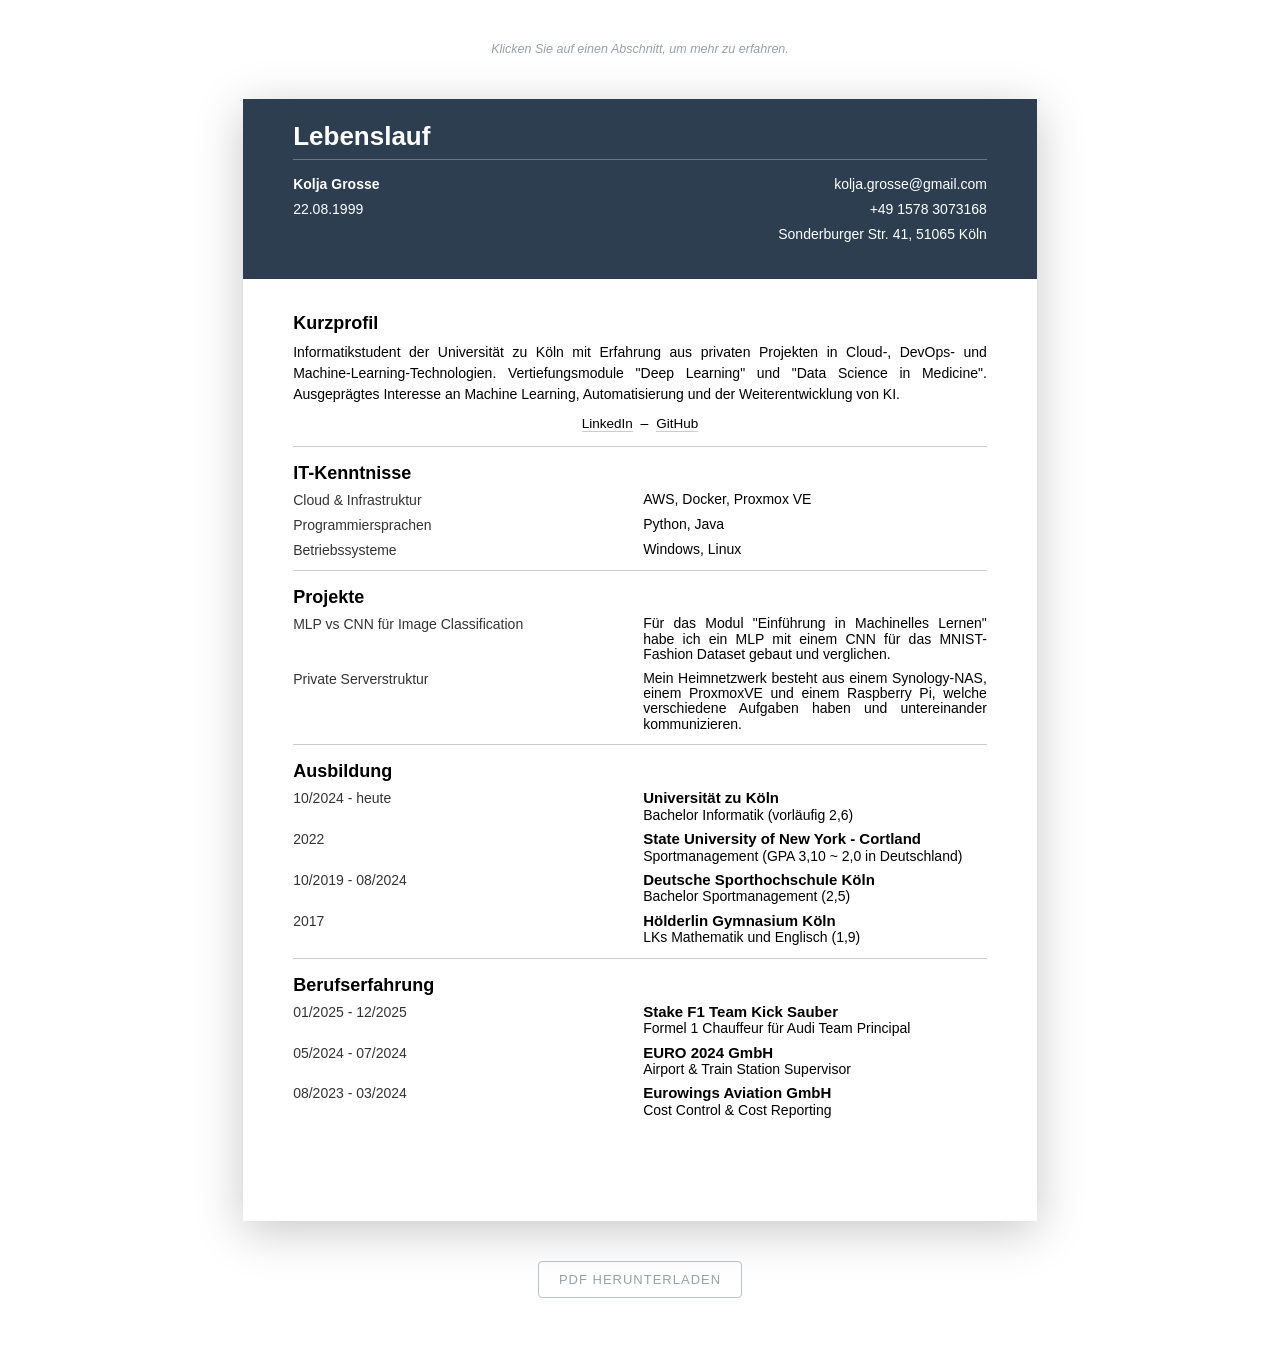
==== site/lebenslauf/index.html @ 98cf739b "Lebenslauf: reinstate header profile-photo popup Clicking the header opens the profile photo in the " ====
<!DOCTYPE html>
<html lang="de">
<head>
    <meta charset="UTF-8">
    <meta name="viewport" content="width=device-width, initial-scale=1.0">
    <title>Lebenslauf - Kolja Grosse</title>
    <link rel="icon" href="/favicon.svg" type="image/svg+xml">
    <link rel="stylesheet" href="style.css?v=3">
</head>
<body>

<p class="klick-hinweis">Klicken Sie auf einen Abschnitt, um mehr zu erfahren.</p>

<div class="resume-container">
    <header>
        <details id="header-details">
            <summary style="display: block;">
                <div class="header-top">
                    <h1>Lebenslauf</h1>
                </div>
                <div class="header-content">
                    <div class="header-left">
                        <p><strong>Kolja Grosse</strong></p>
                        <p>22.08.1999</p>
                    </div>
                    <div class="header-right">
                        <p>kolja.grosse@gmail.com</p>
                        <p>+49 1578 3073168</p>
                        <p>Sonderburger Str. 41, 51065 Köln</p>
                    </div>
                </div>
            </summary>

            <div class="dropdown-content" style="background-color: transparent; border: none; padding-top: 20px; text-align: center;">
                <img src="images/Bewerbungsbild.png" alt="Profilbild Kolja Grosse"
                     style="width: 450px; height: 450px;
                            object-fit: cover;
                            border-radius: 50%;
                            border: 4px solid rgba(255,255,255,0.3);
                            box-shadow: 0 4px 10px rgba(0,0,0,0.2);">
            </div>
        </details>
    </header>


    <main>
        <section>
            <h2>Kurzprofil</h2>
            <p style="text-align: justify;">Informatikstudent der Universität zu Köln mit Erfahrung aus privaten Projekten in Cloud-, DevOps- und Machine-Learning-Technologien. Vertiefungsmodule "Deep Learning" und "Data Science in Medicine". Ausgeprägtes Interesse an Machine Learning, Automatisierung und der Weiterentwicklung von KI.</p>
            <p class="link-centered">
                <a href="https://www.linkedin.com/in/kolja-grosse/" target="_blank">LinkedIn</a>
                &nbsp;–&nbsp;
                <a href="https://github.com/maqar424" target="_blank">GitHub</a>
            </p>
            <hr>
        </section>

        <section>
            <details>
                <summary class="section-summary">
                    <h2>IT-Kenntnisse</h2>

                    <div class="static-row">
                        <span class="date">Cloud & Infrastruktur</span>
                        <div class="info">AWS, Docker, Proxmox VE</div>
                    </div>

                    <div class="static-row" style="margin-top: 8px;">
                        <span class="date">Programmiersprachen</span>
                        <div class="info">Python, Java</div>
                    </div>

                    <div class="static-row" style="margin-top: 8px;">
                        <span class="date">Betriebssysteme</span>
                        <div class="info">Windows, Linux</div>
                    </div>
                </summary>
                <div class="dropdown-content">
                    <img src="documents/AWS_CCP_2026_02.png" alt="AWS Certified Cloud Practitioner Zertifikat" style="width: 100%; height: auto; display: block;">

                    <div class="cert-validation">
                        <div class="cert-validation-number">
                            <span class="cert-label">Validierungsnummer:</span>
                            <code class="cert-number">1df733ee3d83433299be9ffbca4ea2ec</code>
                            <button type="button" class="copy-validation-btn" data-copy="1df733ee3d83433299be9ffbca4ea2ec">Kopieren</button>
                        </div>
                        <p class="cert-validate-link">
                            <a href="https://aws.amazon.com/verification" target="_blank" rel="noopener">https://aws.amazon.com/verification</a>
                        </p>
                    </div>
                </div>
            </details>

            <hr>
        </section>

        <section>
            <h2>Projekte</h2>

            <a class="static-row project-link" href="https://koljagrosse.com/image_classification" target="_blank" rel="noopener" style="margin-top: 8px;">
                <span class="date">MLP vs CNN für Image Classification</span>
                <div class="info" style ="text-align: justify;">Für das Modul "Einführung in Machinelles Lernen" habe ich ein MLP mit einem CNN für das MNIST-Fashion Dataset gebaut und verglichen.</div>
            </a>

            <div class="static-row" style="cursor: default; margin-top: 8px;">
                <span class="date">Private Serverstruktur</span>
                <div class="info" style ="text-align: justify;">Mein Heimnetzwerk besteht aus einem Synology-NAS, einem ProxmoxVE und einem Raspberry Pi, welche verschiedene Aufgaben haben und untereinander kommunizieren.</div>
            </div>

            <hr>
        </section>

        <section>
            <h2>Ausbildung</h2>

            <details>
                <summary>
                    <span class="date">10/2024 - heute</span>
                    <span class="info">
                        <strong>Universität zu Köln</strong>
                        Bachelor Informatik (vorläufig 2,6)
                    </span>
                </summary>
                <div class="dropdown-content">
                    <iframe class="pdf-embed" src="documents/TRANSCRIPT_OF_RECORDS_04_09_2026.pdf#toolbar=0&navpanes=0&view=FitH" title="Transcript of Records – Universität zu Köln"></iframe>
                </div>
            </details>

            <details>
                <summary>
                    <span class="date">2022</span>
                    <span class="info">
                        <strong>State University of New York - Cortland</strong>
                        Sportmanagement (GPA 3,10 ~ 2,0 in Deutschland)
                    </span>
                </summary>
                <div class="dropdown-content">
                    <img src="documents/SUNY.png" alt="SUNY_Transcript_of_Records" style="width: 100%; height: auto; display: block;">
                </div>
            </details>

            <details>
                <summary>
                    <span class="date">10/2019 - 08/2024</span>
                    <span class="info">
                        <strong>Deutsche Sporthochschule Köln</strong>
                        Bachelor Sportmanagement (2,5)
                    </span>
                </summary>
                <div class="dropdown-content">
                    <img src="documents/Spoho_Bachelor.png" alt="Bachelorzeugnis" style="width: 100%; height: auto; display: block;">
                </div>
            </details>

            <details>
                <summary>
                    <span class="date">2017</span>
                    <span class="info">
                        <strong>Hölderlin Gymnasium Köln</strong>
                        LKs Mathematik und Englisch (1,9)
                    </span>
                </summary>
                <div class="dropdown-content">
                    <h4 style="margin-top: 0;">Abiturzeugnis</h4>
                    <img src="documents/Abitur.png" alt="Abiturzeugnis Kolja Grosse" style="width: 100%; max-width: 800px; display: block; margin: 0 auto; border: 1px solid #ddd;">
                </div>
            </details>

            <hr>
        </section>

        <section>
            <h2>Berufserfahrung</h2>

            <details>
                <summary>
                    <span class="date">01/2025 - 12/2025</span>
                    <span class="info">
                        <strong>Stake F1 Team Kick Sauber</strong>
                        Formel 1 Chauffeur für Audi Team Principal
                    </span>
                </summary>
                <div class="dropdown-content">
                    <p>In der 2025 Formel 1 Saison war ich der persönliche Chauffeur des Teamchef Jonathan Wheatley.</p>
                    <img src="images/F1Team.JPG" alt="F1_Team" style="width: 100%; height: auto; display: block;">
                </div>
            </details>

            <details>
                <summary>
                    <span class="date">05/2024 - 07/2024</span>
                    <span class="info">
                        <strong>EURO 2024 GmbH</strong>
                        Airport & Train Station Supervisor
                    </span>
                </summary>
                <div class="dropdown-content">
                    <div class="horizontal-slider slider-centered">
                        <div class="slide-card">
                            <img src="images/EURO2024.jpg" alt="EURO2024">
                        </div>
                        <div class="slide-card">
                            <p>Operative Koordination der An- und Abreisen der teilnehmenden Nationalmannschaften während der UEFA EURO 2024 an mehreren Flughäfen und Bahnhöfen in Nordrhein-Westfalen.</p>
                        </div>
                    </div>
                </div>
            </details>

            <details>
                <summary>
                    <span class="date">08/2023 - 03/2024</span>
                    <span class="info">
                        <strong>Eurowings Aviation GmbH</strong>
                        Cost Control & Cost Reporting
                    </span>
                </summary>
                <div class="dropdown-content">
                    <div class="horizontal-slider slider-centered">
                        <div class="slide-card">
                            <p>Analyse, Visualisierung und Forecasting der Reisekosten von Piloten und Cabin Crew über alle Eurowings-Standorte hinweg mittels Excel.</p>
                        </div>
                        <div class="slide-card">
                            <img src="images/EurowingsLaptop.JPG" alt="Eurowings">
                        </div>
                    </div>
                </div>
            </details>

        </section>

    </main>
</div>

<a id="download-btn" href="downloads/Kolja_Grosse_Lebenslauf.pdf" download="Kolja_Grosse_Lebenslauf.pdf">
    PDF herunterladen
</a>

<div id="mobile-hint">
    <span>Tipp: Die interaktiven Funktionen erleben Sie am besten am Desktop.</span>
    <button onclick="document.getElementById('mobile-hint').style.display='none';">OK</button>
</div>

<!-- Popup / Modal für die aufklappbaren Lebenslauf-Details.
     Bewusst AUSSERHALB von .resume-container, damit die PDF-Erzeugung
     (liest nur aus .resume-container) davon unberührt bleibt. -->
<div id="detail-modal" class="modal-overlay" aria-hidden="true" role="dialog" aria-modal="true">
    <div class="modal-box">
        <div id="modal-body" class="modal-body"></div>
    </div>
</div>

<script src="https://cdnjs.cloudflare.com/ajax/libs/jspdf/2.5.1/jspdf.umd.min.js"></script>
<script src="pdf.js?v=3"></script>
<script>
    document.addEventListener("DOMContentLoaded", function() {
        const allDetails = document.querySelectorAll('details');
        const redArrow = document.getElementById('click-hint');
        let hasInteracted = false; // Merker: Hat der User schon was gemacht?

        // 1. TIMER: Nach 10 Sekunden (10000 ms) prüfen
        setTimeout(function() {
            // Zeige den Pfeil NUR, wenn der User noch NICHTS angeklickt hat
            if (!hasInteracted && redArrow) {
                redArrow.style.display = 'block';
            }
        }, 10000);

        // 2. POPUP / MODAL-LOGIK: Ein Klick auf ein aufklappbares Element öffnet
        //    ein zentriertes Popup, statt das Dokument in die Länge zu ziehen.
        const modalOverlay = document.getElementById('detail-modal');
        const modalBody = document.getElementById('modal-body');

        function openModal(detail) {
            const content = detail.querySelector('.dropdown-content');
            if (!content) return;

            hasInteracted = true;
            if (redArrow) redArrow.style.display = 'none';
            detail.classList.add('visited'); // Grauen Hinweis-Pfeil ausblenden

            modalBody.innerHTML = content.innerHTML;
            modalOverlay.scrollTop = 0;

            modalOverlay.classList.add('open');
            modalOverlay.setAttribute('aria-hidden', 'false');
            document.body.classList.add('modal-open');
        }

        function closeModal() {
            modalOverlay.classList.remove('open');
            modalOverlay.setAttribute('aria-hidden', 'true');
            document.body.classList.remove('modal-open');
            modalBody.innerHTML = '';
        }

        allDetails.forEach(detail => {
            const summary = detail.querySelector('summary');
            if (!summary) return;
            // Natives Auf-/Zuklappen des <details> unterbinden – wir zeigen ein Popup
            summary.addEventListener('click', function(e) {
                e.preventDefault();
                openModal(detail);
            });
            summary.addEventListener('keydown', function(e) {
                if (e.key === 'Enter' || e.key === ' ') {
                    e.preventDefault();
                    openModal(detail);
                }
            });
        });

        // Schließen: Ein Linksklick irgendwo (auch auf dem Popup selbst) oder Escape.
        // 'click' feuert nur bei der linken Maustaste – Rechtsklick löst 'contextmenu' aus.
        // Ausnahme: Klicks auf interaktive Elemente (Links, Buttons) im Popup schließen
        // NICHT – sie sollen ihre eigene Aktion ausführen (z.B. Kopieren, Link öffnen).
        modalOverlay.addEventListener('click', function(e) {
            if (e.target.closest('a, button')) return;
            closeModal();
        });
        document.addEventListener('keydown', function(e) {
            if (e.key === 'Escape' && modalOverlay.classList.contains('open')) closeModal();
        });

        // "Kopieren"-Button im Popup (z.B. AWS-Validierungsnummer). Delegiert, da der
        // Popup-Inhalt beim Öffnen per innerHTML geklont wird (Listener am Original gingen verloren).
        modalBody.addEventListener('click', function(e) {
            const btn = e.target.closest('.copy-validation-btn');
            if (!btn) return;
            const text = btn.getAttribute('data-copy') || '';
            const zeigeErfolg = function() {
                const orig = btn.dataset.label || btn.textContent;
                btn.dataset.label = orig;
                btn.textContent = 'Kopiert!';
                btn.classList.add('copied');
                setTimeout(function() {
                    btn.textContent = btn.dataset.label;
                    btn.classList.remove('copied');
                }, 1500);
            };
            if (navigator.clipboard && navigator.clipboard.writeText) {
                navigator.clipboard.writeText(text).then(zeigeErfolg).catch(function() {
                    fallbackKopieren(text); zeigeErfolg();
                });
            } else {
                fallbackKopieren(text); zeigeErfolg();
            }
        });

        // Fallback für ältere Browser / kein Clipboard-API (unsicherer Kontext)
        function fallbackKopieren(text) {
            const ta = document.createElement('textarea');
            ta.value = text;
            ta.style.position = 'fixed';
            ta.style.opacity = '0';
            document.body.appendChild(ta);
            ta.select();
            try { document.execCommand('copy'); } catch (e) {}
            document.body.removeChild(ta);
        }

        // 3. PDF-DOWNLOAD: Erzeugt eine einseitige DIN-A4-Vektor-PDF direkt aus der
        // Seite (echter Text statt Bild, verlustfrei zoombar; Logik in pdf.js)
        const downloadBtn = document.getElementById('download-btn');
        downloadBtn.addEventListener('click', function(e) {
            // Falls die Bibliotheken nicht geladen werden konnten: statische PDF als Fallback
            if (typeof window.jspdf === 'undefined' || typeof window.erzeugeLebenslaufPdf === 'undefined') return;

            e.preventDefault();
            if (downloadBtn.classList.contains('generating')) return;

            downloadBtn.classList.add('generating');
            const originalText = downloadBtn.textContent;
            downloadBtn.textContent = 'PDF wird erstellt …';

            // Offene Dropdowns schließen, damit das Blatt dem A4-Layout entspricht
            const openDetails = Array.from(document.querySelectorAll('details[open]'));
            openDetails.forEach(d => d.removeAttribute('open'));
            document.body.classList.add('pdf-mode');

            // Die Breitenanpassung in pdf.js verschiebt kurz das Layout:
            // Scrollposition merken und danach wiederherstellen
            const prevScrollY = window.scrollY;

            const element = document.querySelector('.resume-container');

            function cleanup() {
                element.style.removeProperty('width');
                document.body.classList.remove('pdf-mode');
                openDetails.forEach(d => d.setAttribute('open', ''));
                window.scrollTo(0, prevScrollY);
                downloadBtn.classList.remove('generating');
                downloadBtn.textContent = originalText;
            }

            erzeugeLebenslaufPdf(element).then(function(pdf) {
                pdf.save('Kolja_Grosse_Lebenslauf.pdf');
                cleanup();
            }).catch(cleanup);
        });
    });
</script>
</body>
</html>
---- site/lebenslauf/style.css ----
/* --- 1. GRUND-LAYOUT (PDF-OPTIK) --- */
* {
    box-sizing: border-box; /* Verhindert, dass Padding die Breite vergrößert */
}

body {
    font-family: Arial, sans-serif;
    background-color: #ffffff;
    margin: 0;
    padding: 40px 0;
    color: #000;
    -webkit-font-smoothing: antialiased;
}

/* --- Dezenter Zurück-Button zur Startseite --- */
.back-home {
    position: fixed;
    top: 18px;
    left: 18px;
    z-index: 9000;
    display: inline-flex;
    align-items: center;
    gap: 6px;
    padding: 7px 14px;
    font-family: -apple-system, BlinkMacSystemFont, "Segoe UI", Roboto, Arial, sans-serif;
    font-size: 13px;
    line-height: 1;
    color: #8a8a8e;
    text-decoration: none;
    background: rgba(255, 255, 255, 0.72);
    -webkit-backdrop-filter: saturate(180%) blur(10px);
    backdrop-filter: saturate(180%) blur(10px);
    border: 1px solid rgba(0, 0, 0, 0.07);
    border-radius: 999px;
    transition: color 0.25s ease, border-color 0.25s ease;
}

.back-home:hover,
.back-home:focus-visible {
    color: #1d1d1f;
    border-color: rgba(0, 0, 0, 0.18);
    outline: none;
}

/* Das A4-Blatt: zugeklappt exakt DIN A4 (210mm x 297mm).
   Aufgeklappte Dropdowns verlängern das Blatt entsprechend. */
.resume-container {
    width: 210mm;          /* Exakte A4 Breite */
    min-height: 297mm;     /* Mindestens A4 hoch, wächst mit geöffnetem Inhalt */
    margin: 40px auto;     /* Zentriert mit Abstand zum Fensterrand */
    background-color: #fff;
    box-shadow: 0 10px 45px rgba(0,0,0,0.22);
    box-sizing: border-box;
    position: relative;
}

/* --- 2. HEADER (DUNKELBLAU) --- */
header {
    background-color: #2c3e50;
    color: white;
    padding: 22px 50px;
}

header h1 {
    margin: 0;
    font-size: 26px;
    font-weight: bold;
    border-bottom: 1px solid rgba(255,255,255,0.3);
    padding-bottom: 7px;
}

.header-content {
    display: flex;
    justify-content: space-between;
    margin-top: 10px;
    font-size: 14px;
}

.header-left p, .header-right p {
    margin: 4px 0;
}

.header-right {
    text-align: right;
}

/* --- 3. HAUPTTEIL & TEXT --- */
main {
    padding: 18px 50px 22px;
}

h2 {
    font-size: 18px;
    font-weight: bold;
    margin: 16px 0 8px 0;
}

hr {
    border: 0;
    border-top: 1px solid #ccc;
    margin: 12px 0;
}

p {
    font-size: 14px;
    line-height: 1.5;
    margin: 4px 0;
}

/* Dezenter Hinweis oben: erklärt die Klick-Interaktion */
.klick-hinweis {
    text-align: center;
    color: #9aa0a6;
    font-size: 12.5px;
    font-style: italic;
    margin: 0 0 4px 0;
}

/* Zentrierte Links (z.B. LinkedIn) */
.link-centered {
    text-align: center;
    margin: 8px 0;
}

.link-centered a {
    color: #000;
    text-decoration: none;
    font-size: 13.5px;
    border-bottom: 1px solid #ccc;
}

/* --- 4. INTERAKTIVE ELEMENTE (ACCORDION) --- */
details {
    margin-bottom: 8px;
}

summary, .static-row {
    display: grid;
    grid-template-columns: 350px 1fr; /* Titel nach rechts verschoben */
    align-items: start;
    cursor: pointer;
    list-style: none;
    outline: none;
    position: relative; /* Wichtig für Pfeile */
    overflow: visible;  /* Damit Pfeile rechts rausschauen können */
}

/* Entfernung der Standard-Browser-Pfeile */
summary::-webkit-details-marker { display: none !important; }
summary::marker { content: ""; display: none !important; }

.date {
    font-size: 14px;
    color: #333;
    line-height: 1.2;
}

.info {
    font-size: 14px;
    line-height: 1.1; 
    text-align: left;
}

.info strong {
    display: block;
    font-size: 15px;
    margin-bottom: 1px; 
}

/* Inhalt der Dropdowns */
.dropdown-content {
    margin-left: 0;
    width: 100%;
    box-sizing: border-box;
    padding: 20px 0;
    margin-top: 10px;
    background-color: #fff; /* Nahtloser weißer Hintergrund */
    border-top: 1px solid #eee;
    border-bottom: 1px solid #eee;
}

/* Klickbarer ganzer Abschnitt (z.B. IT-Kenntnisse): das <summary> umschließt
   Überschrift UND Zeilen – daher als Block statt im Zwei-Spalten-Raster. */
.section-summary {
    display: block;
}

/* Als Link ausgeführte Projektzeile: sieht wie normaler Text aus, ist klickbar */
.project-link {
    text-decoration: none;
    color: inherit;
}

/* Eingebettetes PDF im Popup (z.B. Transcript of Records) */
.pdf-embed {
    width: 100%;
    height: 70vh;
    border: none;
    display: block;
    background: #fff;
}

.pdf-fallback {
    text-align: center;
    margin-top: 12px;
    font-size: 13px;
}

/* Validierungs-Block unter dem AWS-Zertifikat im Popup */
.cert-validation {
    margin-top: 18px;
    text-align: center;
}

.cert-validation-number {
    display: flex;
    flex-wrap: wrap;
    align-items: center;
    justify-content: center;
    gap: 8px;
    font-size: 14px;
}

.cert-label {
    color: #555;
    font-weight: bold;
}

.cert-number {
    font-family: "Courier New", monospace;
    font-size: 14px;
    color: #000;
    background: #f4f4f4;
    padding: 3px 8px;
    border-radius: 4px;
    word-break: break-all;
}

.copy-validation-btn {
    border: 1px solid #bdc3c7;
    background: #fff;
    color: #2c3e50;
    font-size: 12px;
    padding: 4px 12px;
    border-radius: 4px;
    cursor: pointer;
    transition: background 0.2s ease, color 0.2s ease, border-color 0.2s ease;
}

.copy-validation-btn:hover {
    background: #2c3e50;
    color: #fff;
    border-color: #2c3e50;
}

.copy-validation-btn.copied {
    background: #27ae60;
    color: #fff;
    border-color: #27ae60;
}

/* Höhere Spezifität als .modal-body p (sonst würde dessen text-align:left greifen) */
.cert-validation .cert-validate-link {
    margin-top: 12px;
    text-align: center;
    font-size: 14px;
}

/* --- 5. SLIDER & BILDER --- */
.horizontal-slider {
    display: flex;
    gap: 15px;
    overflow-x: auto;
    padding: 10px 0;
    width: 100%;
    /* Standard: Links ausgerichtet (für Interessen) */
}

.slider-centered {
    justify-content: center; /* Spezialklasse für zentrierte Slider (für Jobs) */
}

.slide-card {
    flex: 0 0 240px;
    background: white;
    padding: 12px;
    border: 1px solid #ddd;
    box-shadow: 2px 2px 5px rgba(0,0,0,0.03);
}

.slide-card img {
    width: 100%;
    height: auto;
    border-radius: 3px;
}

/* Grid für Sprachkenntnisse */
.lang-grid {
    display: grid;
    grid-template-columns: 140px 1fr;
    gap: 4px;
}

/* --- 6. HINWEISE & NAVIGATION --- */



/* B) Roter Pfeil links (Click Hint) */
#click-hint {
    position: absolute;
    left: -220px; 
    margin-top: -25px; 
    width: 200px;
    text-align: right;
    color: #bbb; 
    
    font-weight: bold;
    font-family: sans-serif;
    font-size: 14px;
    pointer-events: none;
    animation: bounce 1.5s infinite;
    z-index: 100;
}

.hint-arrow {
    font-size: 20px;
    margin-left: 5px;
    vertical-align: middle;
}

@keyframes bounce {
    0%, 100% { transform: translateX(0); }
    50% { transform: translateX(10px); }
}

/* --- 7. RESPONSIVE DESIGN (MOBILE & TABLET) --- */

/* A) Tablet & kleine Laptops (unter 1100px) */
@media (max-width: 1100px) {
    #click-hint { display: none; }
}

/* B) Smartphones (unter 850px) */
@media (max-width: 850px) {
    
    /* 1. Hintergrund & Container aufräumen */
    body {
        padding: 0;
        background-color: #fff; 
    }

    .resume-container {
        width: 100%;
        min-height: auto;
        margin: 0;
        box-shadow: none;
        border: none;
    }
    /* 2. Abstände verringern */
    header, main { 
        padding: 20px 25px; 
    }

    header h1 {
        font-size: 26px;      
    }

    /* 3. Layout der Zeilen (Datum & Job) untereinander statt nebeneinander */
    summary, .static-row { 
        grid-template-columns: 1fr; 
        gap: 5px;
    }

    /* Das Datum optisch abheben */
    .date { 
        font-weight: bold; 
        margin-bottom: 2px;
        color: #555;
        font-size: 13px;
        text-transform: uppercase;
        letter-spacing: 0.5px;
    }
    
    .info {
        padding-left: 0;       
    }

    /* 4. Dropdown-Inhalt */
    .dropdown-content { 
        padding: 15px 0; 
    }
    
    /* Header-Inhalt (Name & Kontakt) untereinander */
    .header-content {
        flex-direction: column;
        gap: 15px;
    }
    
    .header-right {
        text-align: left; 
    }
    #mobile-hint { display: flex; }
}


/* --- DOWNLOAD BUTTON (Dezent & Mittig) --- */
#download-btn {
    display: block;
    width: fit-content;
    margin: 30px auto;     /* Zentriert den Button */
    padding: 10px 20px;
    
    color: #95a5a6;        /* Dezentes Grau */
    text-decoration: none;
    font-family: sans-serif;
    font-size: 13px;
    text-transform: uppercase;
    letter-spacing: 1px;
    
    border: 1px solid #bdc3c7;
    border-radius: 4px;
    transition: all 0.3s ease;
    cursor: pointer;
}

#download-btn:hover {
    color: #2c3e50;        /* Dunkler beim Drüberfahren */
    border-color: #2c3e50;
    background-color: #fff;
}

/* --- MOBILE POPUP (Standard: Versteckt) --- */
#mobile-hint {
    display: none; /* Auf Desktop unsichtbar */
    position: fixed;
    bottom: 20px;
    left: 50%;
    transform: translateX(-50%);
    width: 90%;
    max-width: 400px;
    background-color: rgba(44, 62, 80, 0.95); /* Dunkelblau, leicht transparent */
    color: #fff;
    padding: 15px 20px;
    border-radius: 8px;
    box-shadow: 0 4px 15px rgba(0,0,0,0.3);
    z-index: 10000;
    align-items: center;
    justify-content: space-between;
    font-size: 13px;
    line-height: 1.4;
}

#mobile-hint button {
    background: #fff;
    color: #2c3e50;
    border: none;
    padding: 5px 15px;
    margin-left: 15px;
    border-radius: 4px;
    font-weight: bold;
    cursor: pointer;
}

/* --- POPUP / MODAL (Detail-Ansicht der Lebenslauf-Einträge) --- */
body.modal-open {
    overflow: hidden; /* Hintergrund nicht scrollen, während Popup offen ist */
}

.modal-overlay {
    position: fixed;
    inset: 0;
    display: flex;
    align-items: center;
    justify-content: center;
    padding: 24px;
    background: rgba(0, 0, 0, 0.5);
    -webkit-backdrop-filter: blur(3px);
    backdrop-filter: blur(3px);
    z-index: 11000;

    opacity: 0;
    pointer-events: none;
    transition: opacity 0.25s ease;
}

.modal-overlay.open {
    opacity: 1;
    pointer-events: auto;
}

.modal-box {
    position: relative;
    width: 100%;
    max-width: 760px;
    max-height: 85vh;
    overflow-y: auto;
    background: #fff;
    border-radius: 12px;
    box-shadow: 0 12px 45px rgba(0, 0, 0, 0.3);
    padding: 30px 34px 34px;

    transform: translateY(14px);
    transition: transform 0.25s ease;

    /* Scrollbalken ausblenden (Inhalt bleibt scrollbar) – Firefox / alte Edge */
    scrollbar-width: none;
    -ms-overflow-style: none;
}

.modal-overlay.open .modal-box {
    transform: translateY(0);
}

/* Scrollbalken ausblenden – Chrome / Safari (Popup selbst und die Bild-Slider) */
.modal-box::-webkit-scrollbar,
.modal-body .horizontal-slider::-webkit-scrollbar {
    display: none;
}

.modal-body .horizontal-slider {
    scrollbar-width: none;
    -ms-overflow-style: none;
}

/* Der eingefügte Dropdown-Inhalt braucht im Popup keine Trennlinien/Ränder */
.modal-body img {
    max-width: 100%;
    height: auto;
    display: block;
    margin: 0 auto;
}

.modal-body p {
    text-align: left;
}

/* Popup nie in die PDF/den Druck übernehmen */
@media print {
    .modal-overlay { display: none !important; }
}

/* --- 7b. ANSCHREIBEN (anschreiben.html) --- */

/* Gleiche Header-Höhe wie auf der Lebenslauf-Seite (dort addiert das
   Foto-Dropdown-Element 8px unter dem Header-Inhalt) */
body.anschreiben-seite header {
    padding-bottom: 30px;
}

/* Kontaktangaben im Header sind klickbar (E-Mail, Adresse -> Maps), sollen
   aber wie normaler Text aussehen: gleiche Farbe, keine Unterstreichung. */
body.anschreiben-seite .header-right a {
    color: inherit;
    text-decoration: none;
}

.anschreiben .empfaenger {
    margin: 10px 0 35px 0;
}

.anschreiben .ort-datum {
    text-align: right;
    margin-bottom: 30px;
}

.anschreiben .betreff {
    font-weight: bold;
    font-size: 15px;
    margin-bottom: 25px;
}

.anschreiben .absatz {
    margin-bottom: 16px;
    text-align: justify; /* Blocksatz für den Fließtext des Anschreibens */
}

.anschreiben .gruss {
    margin-top: 30px;
}

.anschreiben .unterschrift-bild {
    display: block;
    width: 195px;        /* handschriftliche Unterschrift, dezent skaliert (+15%) */
    height: auto;
    margin: 31px 0 2px 0; /* etwas tiefer unter dem Gruß platziert */
}

.anschreiben .unterschrift-name {
    margin: 0;
}

/* Dezenter Link unter dem Download-Button (z.B. zurück zum Lebenslauf) */
.seiten-nav {
    text-align: center;
    margin: 0 0 30px 0;
}

.seiten-nav a {
    color: #95a5a6;
    text-decoration: none;
    font-family: sans-serif;
    font-size: 12px;
    letter-spacing: 0.5px;
}

.seiten-nav a:hover {
    color: #2c3e50;
}

/* --- 8. PDF-MODUS (Download-Button, html2pdf) --- */
/* Wird per JS kurzzeitig auf <body> gesetzt, während die PDF erzeugt wird */
body.pdf-mode .resume-container {
    width: 210mm !important;
    min-height: 0 !important;
    margin: 0 !important;
    box-shadow: none !important;
    border: none !important;
}
/* Während der PDF-Erzeugung: Seite nicht horizontal scrollen lassen,
   das Blatt wird kurzzeitig breiter als das Fenster */
body.pdf-mode {
    overflow-x: hidden;
}

body.pdf-mode #click-hint,
body.pdf-mode .klick-hinweis,
body.pdf-mode .dropdown-content,
body.pdf-mode .back-home {
    display: none !important;
}

/* Desktop-Layout erzwingen, auch wenn vom Smartphone heruntergeladen wird
   (überschreibt die Mobile-Media-Query) */
body.pdf-mode header {
    padding: 35px 50px !important;
}

body.pdf-mode main {
    padding: 30px 50px !important;
}

body.pdf-mode header h1 {
    font-size: 32px !important;
}

body.pdf-mode .header-content {
    flex-direction: row !important;
    gap: 0 !important;
}

body.pdf-mode .header-right {
    text-align: right !important;
}

body.pdf-mode summary,
body.pdf-mode .static-row {
    grid-template-columns: 350px 1fr !important;
    gap: 0 !important;
}

body.pdf-mode .date {
    font-weight: normal !important;
    color: #333 !important;
    font-size: 14px !important;
    text-transform: none !important;
    letter-spacing: normal !important;
    margin-bottom: 0 !important;
}

/* --- 8. DRUCK-LAYOUT (PDF GENERIERUNG) --- */
@media print {
    /* Grundeinstellungen: Keine Ränder vom Browser */
    @page {
        margin: 0 !important;
        size: A4 portrait;
    }
    
    html, body {
        width: 210mm;        
        height: auto;
        margin: 0 !important;
        padding: 0 !important;
        background-color: white;
        -webkit-print-color-adjust: exact;
        print-color-adjust: exact;
    }

    /* Container auf volle Breite ohne Schatten */
    .resume-container {
        width: 100% !important;
        max-width: none !important;
        margin: 0 !important;
        box-shadow: none !important;
        border: none !important;
    }

    /* Unnötiges ausblenden */
    #download-btn { display: none !important; }
    #click-hint { display: none !important; }
    .klick-hinweis { display: none !important; }
    .dropdown-content { display: none !important; } /* Alles zugeklappt */
    .back-home { display: none !important; }


    /* Links klickbar machen */
    a {
        text-decoration: none !important;
        color: inherit !important;
        cursor: pointer !important;
        position: relative !important; 
        z-index: 9999 !important;
    }
    
    .link-centered {
        position: relative !important;
        z-index: 9999 !important;
    }
}
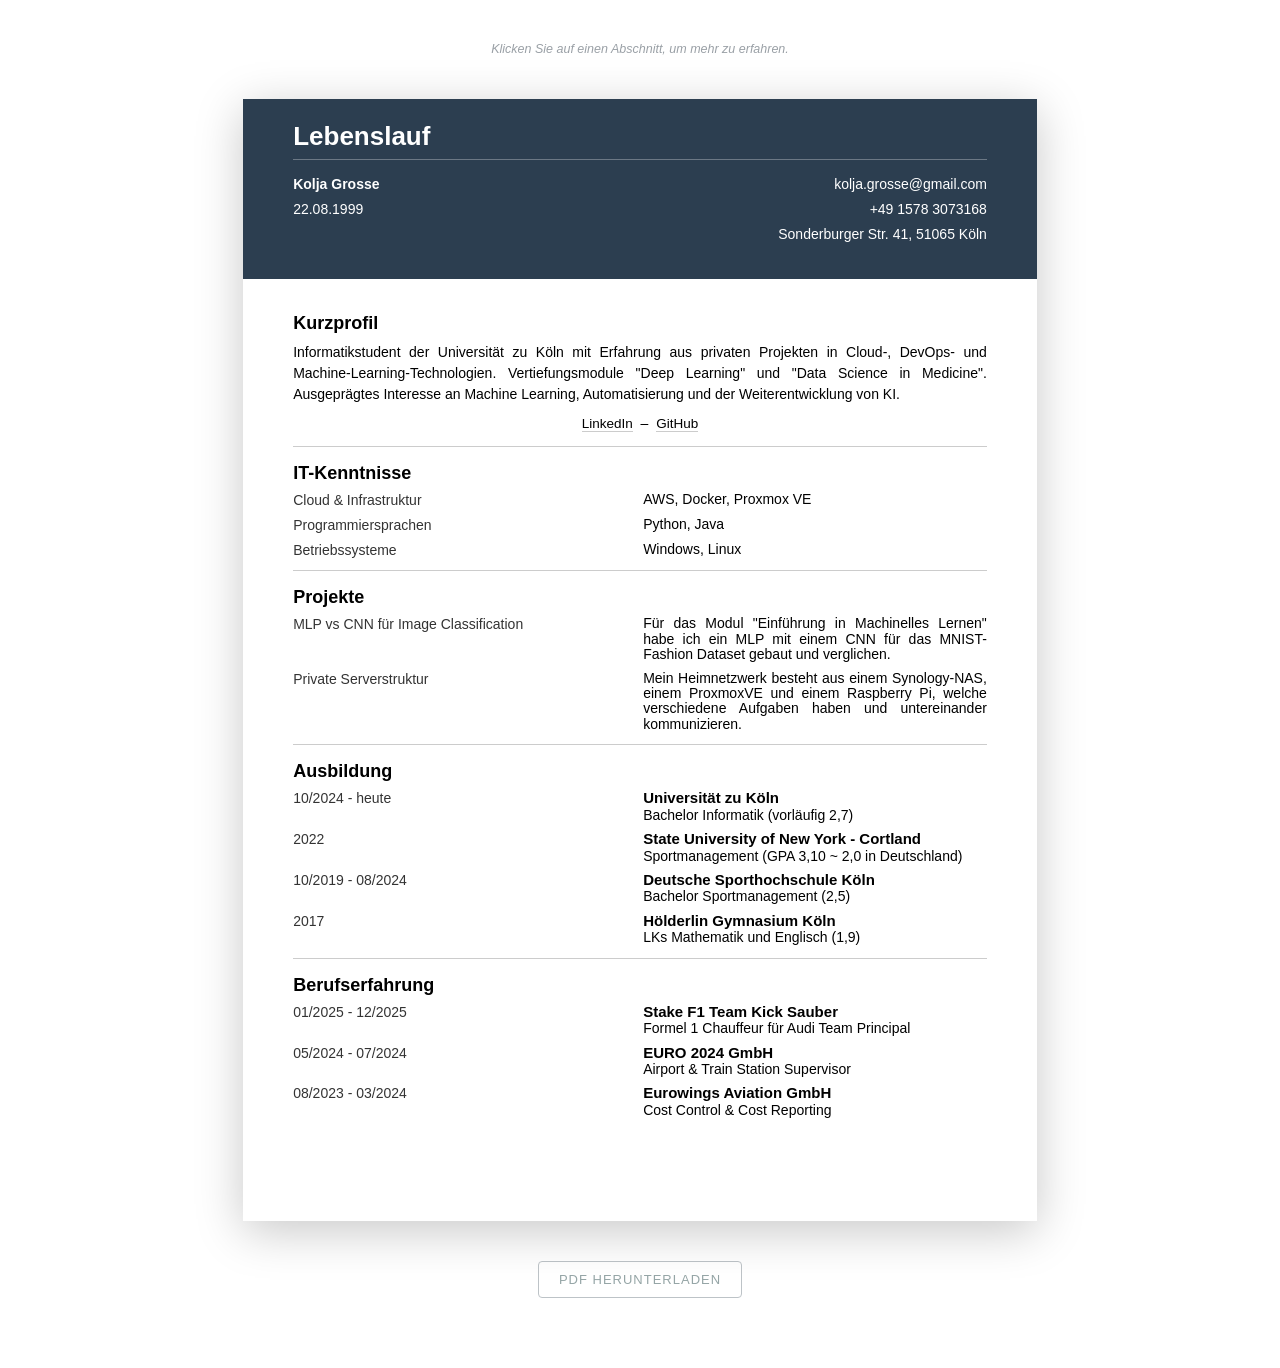
==== commit 698353c9: "Lebenslauf: Uni Koeln vorlaeufige Note 2,6 -> 2,7 Co-Authored-By: Claude Opus 4.8 <noreply@anthropic" ====
--- a/site/lebenslauf/index.html
+++ b/site/lebenslauf/index.html
@@ -5,7 +5,7 @@
     <meta name="viewport" content="width=device-width, initial-scale=1.0">
     <title>Lebenslauf - Kolja Grosse</title>
     <link rel="icon" href="/favicon.svg" type="image/svg+xml">
-    <link rel="stylesheet" href="style.css?v=3">
+    <link rel="stylesheet" href="style.css?v=4">
 </head>
 <body>
 
@@ -118,11 +118,11 @@
                     <span class="date">10/2024 - heute</span>
                     <span class="info">
                         <strong>Universität zu Köln</strong>
-                        Bachelor Informatik (vorläufig 2,6)
-                    </span>
-                </summary>
-                <div class="dropdown-content">
-                    <iframe class="pdf-embed" src="documents/TRANSCRIPT_OF_RECORDS_04_09_2026.pdf#toolbar=0&navpanes=0&view=FitH" title="Transcript of Records – Universität zu Köln"></iframe>
+                        Bachelor Informatik (vorläufig 2,7)
+                    </span>
+                </summary>
+                <div class="dropdown-content">
+                    <div class="pdf-render" data-pdf="documents/TRANSCRIPT_OF_RECORDS_04_09_2026.pdf"></div>
                 </div>
             </details>
 
@@ -284,6 +284,10 @@
             modalOverlay.classList.add('open');
             modalOverlay.setAttribute('aria-hidden', 'false');
             document.body.classList.add('modal-open');
+
+            // PDF (z.B. Transcript) universell rendern – als Canvas via PDF.js,
+            // damit es in jedem Browser gleich und ohne Viewer-UI angezeigt wird.
+            renderPdfInModal();
         }
 
         function closeModal() {
@@ -291,6 +295,68 @@
             modalOverlay.setAttribute('aria-hidden', 'true');
             document.body.classList.remove('modal-open');
             modalBody.innerHTML = '';
+        }
+
+        // PDF.js bei Bedarf nachladen (nicht bei jedem Seitenaufruf)
+        const PDFJS_VERSION = '3.11.174';
+        let pdfjsLadePromise = null;
+        function ensurePdfJs() {
+            if (window.pdfjsLib) return Promise.resolve();
+            if (pdfjsLadePromise) return pdfjsLadePromise;
+            pdfjsLadePromise = new Promise(function(resolve, reject) {
+                const s = document.createElement('script');
+                s.src = 'https://cdnjs.cloudflare.com/ajax/libs/pdf.js/' + PDFJS_VERSION + '/pdf.min.js';
+                s.onload = function() {
+                    window.pdfjsLib.GlobalWorkerOptions.workerSrc =
+                        'https://cdnjs.cloudflare.com/ajax/libs/pdf.js/' + PDFJS_VERSION + '/pdf.worker.min.js';
+                    resolve();
+                };
+                s.onerror = function() { reject(new Error('PDF.js konnte nicht geladen werden')); };
+                document.head.appendChild(s);
+            });
+            return pdfjsLadePromise;
+        }
+
+        // Jede .pdf-render-Fläche im Popup mit den gerenderten PDF-Seiten füllen
+        function renderPdfInModal() {
+            const container = modalBody.querySelector('.pdf-render');
+            if (!container) return;
+            const url = container.getAttribute('data-pdf');
+            if (!url) return;
+
+            container.classList.add('loading');
+            container.textContent = 'PDF wird geladen …';
+
+            ensurePdfJs().then(function() {
+                return window.pdfjsLib.getDocument(url).promise;
+            }).then(function(pdf) {
+                container.classList.remove('loading');
+                container.textContent = '';
+                const dpr = window.devicePixelRatio || 1;
+                const breite = container.clientWidth || 680;
+                let kette = Promise.resolve();
+                for (let n = 1; n <= pdf.numPages; n++) {
+                    (function(seiteNr) {
+                        kette = kette.then(function() {
+                            return pdf.getPage(seiteNr);
+                        }).then(function(page) {
+                            const roh = page.getViewport({ scale: 1 });
+                            const skala = breite / roh.width;
+                            const viewport = page.getViewport({ scale: skala * dpr });
+                            const canvas = document.createElement('canvas');
+                            canvas.className = 'pdf-page';
+                            canvas.width = viewport.width;
+                            canvas.height = viewport.height;
+                            container.appendChild(canvas);
+                            return page.render({ canvasContext: canvas.getContext('2d'), viewport: viewport }).promise;
+                        });
+                    })(n);
+                }
+                return kette;
+            }).catch(function() {
+                container.classList.remove('loading');
+                container.innerHTML = '<a href="' + url + '" target="_blank" rel="noopener">PDF öffnen</a>';
+            });
         }
 
         allDetails.forEach(detail => {
--- a/site/lebenslauf/style.css
+++ b/site/lebenslauf/style.css
@@ -206,6 +206,31 @@
     font-size: 13px;
 }
 
+/* Universelles PDF-Rendering: PDF.js zeichnet jede Seite auf ein <canvas>.
+   Funktioniert in jedem Browser gleich, ganz ohne Viewer-Bedienleiste. */
+.pdf-render {
+    width: 100%;
+    text-align: center;
+}
+
+.pdf-render.loading {
+    color: #888;
+    font-size: 14px;
+    padding: 30px 0;
+}
+
+.pdf-render .pdf-page {
+    display: block;
+    width: 100%;
+    height: auto;
+    margin: 0 auto 12px;
+    box-shadow: 0 1px 6px rgba(0, 0, 0, 0.18);
+}
+
+.pdf-render .pdf-page:last-child {
+    margin-bottom: 0;
+}
+
 /* Validierungs-Block unter dem AWS-Zertifikat im Popup */
 .cert-validation {
     margin-top: 18px;
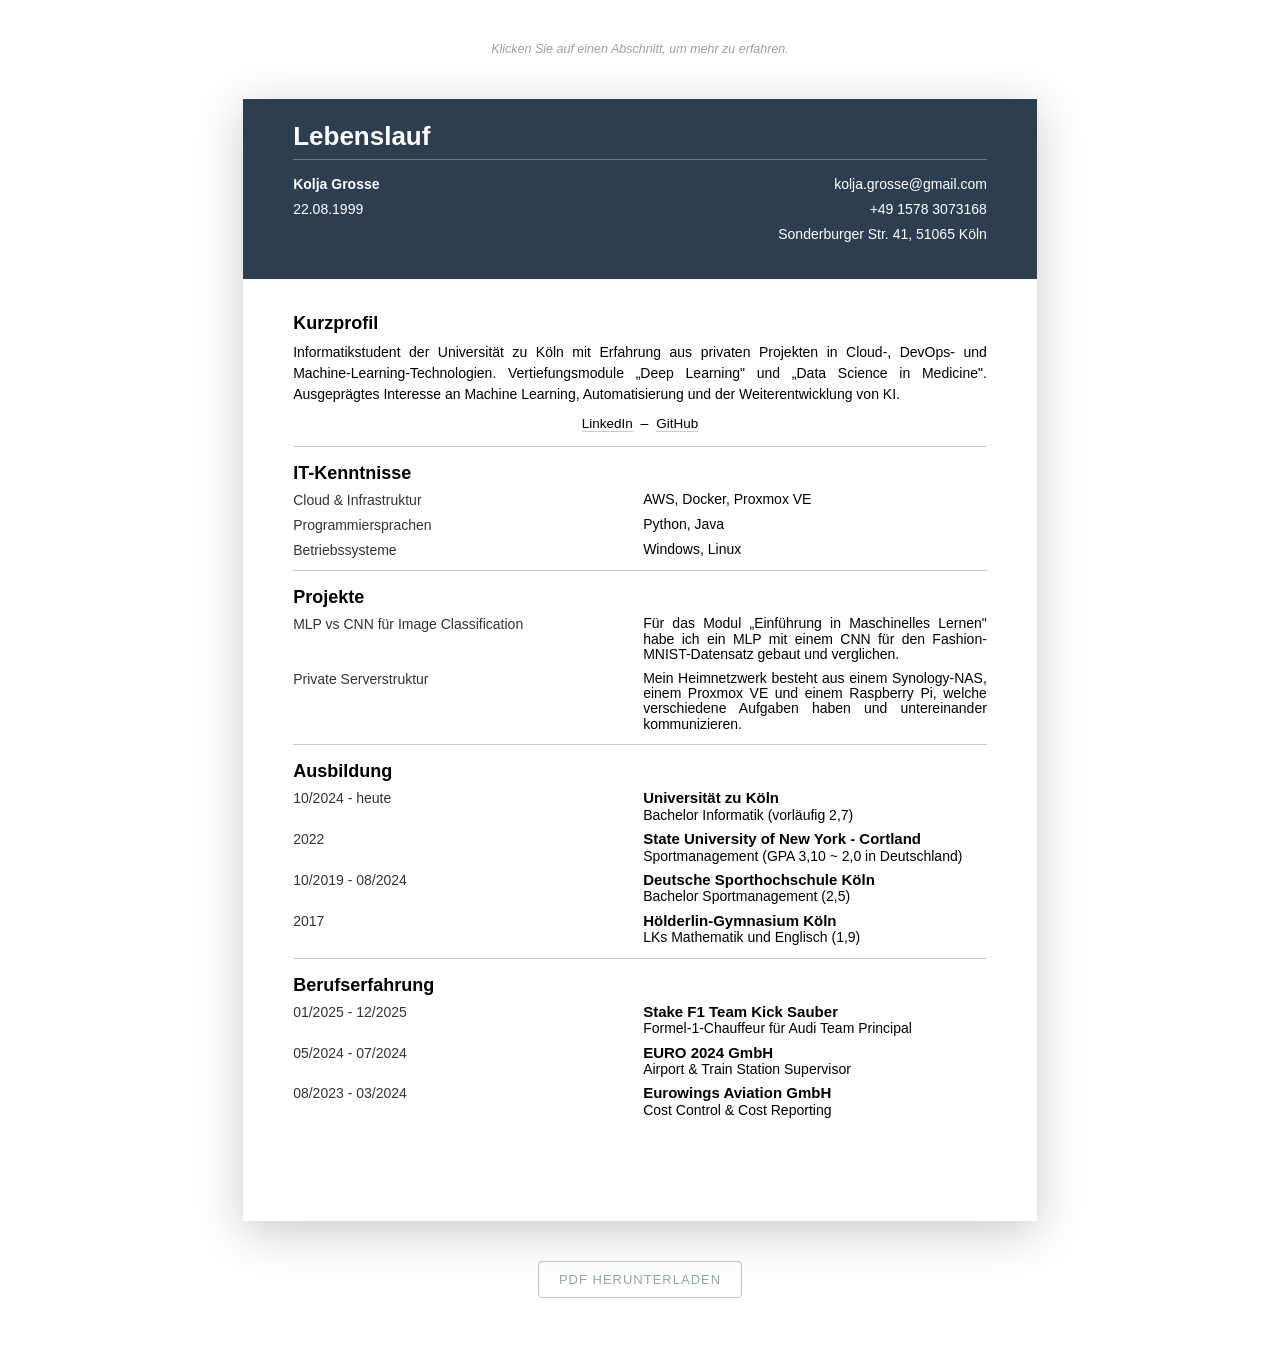
==== commit a0d8553c: "Lebenslauf: spelling/typography corrections in body text - Machinelles -> Maschinelles Lernen (spell" ====
--- a/site/lebenslauf/index.html
+++ b/site/lebenslauf/index.html
@@ -5,7 +5,7 @@
     <meta name="viewport" content="width=device-width, initial-scale=1.0">
     <title>Lebenslauf - Kolja Grosse</title>
     <link rel="icon" href="/favicon.svg" type="image/svg+xml">
-    <link rel="stylesheet" href="style.css?v=4">
+    <link rel="stylesheet" href="style.css?v=3">
 </head>
 <body>
 
@@ -46,7 +46,7 @@
     <main>
         <section>
             <h2>Kurzprofil</h2>
-            <p style="text-align: justify;">Informatikstudent der Universität zu Köln mit Erfahrung aus privaten Projekten in Cloud-, DevOps- und Machine-Learning-Technologien. Vertiefungsmodule "Deep Learning" und "Data Science in Medicine". Ausgeprägtes Interesse an Machine Learning, Automatisierung und der Weiterentwicklung von KI.</p>
+            <p style="text-align: justify;">Informatikstudent der Universität zu Köln mit Erfahrung aus privaten Projekten in Cloud-, DevOps- und Machine-Learning-Technologien. Vertiefungsmodule „Deep Learning" und „Data Science in Medicine". Ausgeprägtes Interesse an Machine Learning, Automatisierung und der Weiterentwicklung von KI.</p>
             <p class="link-centered">
                 <a href="https://www.linkedin.com/in/kolja-grosse/" target="_blank">LinkedIn</a>
                 &nbsp;–&nbsp;
@@ -99,12 +99,12 @@
 
             <a class="static-row project-link" href="https://koljagrosse.com/image_classification" target="_blank" rel="noopener" style="margin-top: 8px;">
                 <span class="date">MLP vs CNN für Image Classification</span>
-                <div class="info" style ="text-align: justify;">Für das Modul "Einführung in Machinelles Lernen" habe ich ein MLP mit einem CNN für das MNIST-Fashion Dataset gebaut und verglichen.</div>
+                <div class="info" style ="text-align: justify;">Für das Modul „Einführung in Maschinelles Lernen" habe ich ein MLP mit einem CNN für den Fashion-MNIST-Datensatz gebaut und verglichen.</div>
             </a>
 
             <div class="static-row" style="cursor: default; margin-top: 8px;">
                 <span class="date">Private Serverstruktur</span>
-                <div class="info" style ="text-align: justify;">Mein Heimnetzwerk besteht aus einem Synology-NAS, einem ProxmoxVE und einem Raspberry Pi, welche verschiedene Aufgaben haben und untereinander kommunizieren.</div>
+                <div class="info" style ="text-align: justify;">Mein Heimnetzwerk besteht aus einem Synology-NAS, einem Proxmox VE und einem Raspberry Pi, welche verschiedene Aufgaben haben und untereinander kommunizieren.</div>
             </div>
 
             <hr>
@@ -122,7 +122,7 @@
                     </span>
                 </summary>
                 <div class="dropdown-content">
-                    <div class="pdf-render" data-pdf="documents/TRANSCRIPT_OF_RECORDS_04_09_2026.pdf"></div>
+                    <iframe class="pdf-embed" src="documents/TRANSCRIPT_OF_RECORDS_04_09_2026.pdf#toolbar=0&navpanes=0&view=FitH" title="Transcript of Records – Universität zu Köln"></iframe>
                 </div>
             </details>
 
@@ -156,7 +156,7 @@
                 <summary>
                     <span class="date">2017</span>
                     <span class="info">
-                        <strong>Hölderlin Gymnasium Köln</strong>
+                        <strong>Hölderlin-Gymnasium Köln</strong>
                         LKs Mathematik und Englisch (1,9)
                     </span>
                 </summary>
@@ -177,7 +177,7 @@
                     <span class="date">01/2025 - 12/2025</span>
                     <span class="info">
                         <strong>Stake F1 Team Kick Sauber</strong>
-                        Formel 1 Chauffeur für Audi Team Principal
+                        Formel-1-Chauffeur für Audi Team Principal
                     </span>
                 </summary>
                 <div class="dropdown-content">
@@ -284,10 +284,6 @@
             modalOverlay.classList.add('open');
             modalOverlay.setAttribute('aria-hidden', 'false');
             document.body.classList.add('modal-open');
-
-            // PDF (z.B. Transcript) universell rendern – als Canvas via PDF.js,
-            // damit es in jedem Browser gleich und ohne Viewer-UI angezeigt wird.
-            renderPdfInModal();
         }
 
         function closeModal() {
@@ -295,68 +291,6 @@
             modalOverlay.setAttribute('aria-hidden', 'true');
             document.body.classList.remove('modal-open');
             modalBody.innerHTML = '';
-        }
-
-        // PDF.js bei Bedarf nachladen (nicht bei jedem Seitenaufruf)
-        const PDFJS_VERSION = '3.11.174';
-        let pdfjsLadePromise = null;
-        function ensurePdfJs() {
-            if (window.pdfjsLib) return Promise.resolve();
-            if (pdfjsLadePromise) return pdfjsLadePromise;
-            pdfjsLadePromise = new Promise(function(resolve, reject) {
-                const s = document.createElement('script');
-                s.src = 'https://cdnjs.cloudflare.com/ajax/libs/pdf.js/' + PDFJS_VERSION + '/pdf.min.js';
-                s.onload = function() {
-                    window.pdfjsLib.GlobalWorkerOptions.workerSrc =
-                        'https://cdnjs.cloudflare.com/ajax/libs/pdf.js/' + PDFJS_VERSION + '/pdf.worker.min.js';
-                    resolve();
-                };
-                s.onerror = function() { reject(new Error('PDF.js konnte nicht geladen werden')); };
-                document.head.appendChild(s);
-            });
-            return pdfjsLadePromise;
-        }
-
-        // Jede .pdf-render-Fläche im Popup mit den gerenderten PDF-Seiten füllen
-        function renderPdfInModal() {
-            const container = modalBody.querySelector('.pdf-render');
-            if (!container) return;
-            const url = container.getAttribute('data-pdf');
-            if (!url) return;
-
-            container.classList.add('loading');
-            container.textContent = 'PDF wird geladen …';
-
-            ensurePdfJs().then(function() {
-                return window.pdfjsLib.getDocument(url).promise;
-            }).then(function(pdf) {
-                container.classList.remove('loading');
-                container.textContent = '';
-                const dpr = window.devicePixelRatio || 1;
-                const breite = container.clientWidth || 680;
-                let kette = Promise.resolve();
-                for (let n = 1; n <= pdf.numPages; n++) {
-                    (function(seiteNr) {
-                        kette = kette.then(function() {
-                            return pdf.getPage(seiteNr);
-                        }).then(function(page) {
-                            const roh = page.getViewport({ scale: 1 });
-                            const skala = breite / roh.width;
-                            const viewport = page.getViewport({ scale: skala * dpr });
-                            const canvas = document.createElement('canvas');
-                            canvas.className = 'pdf-page';
-                            canvas.width = viewport.width;
-                            canvas.height = viewport.height;
-                            container.appendChild(canvas);
-                            return page.render({ canvasContext: canvas.getContext('2d'), viewport: viewport }).promise;
-                        });
-                    })(n);
-                }
-                return kette;
-            }).catch(function() {
-                container.classList.remove('loading');
-                container.innerHTML = '<a href="' + url + '" target="_blank" rel="noopener">PDF öffnen</a>';
-            });
         }
 
         allDetails.forEach(detail => {
